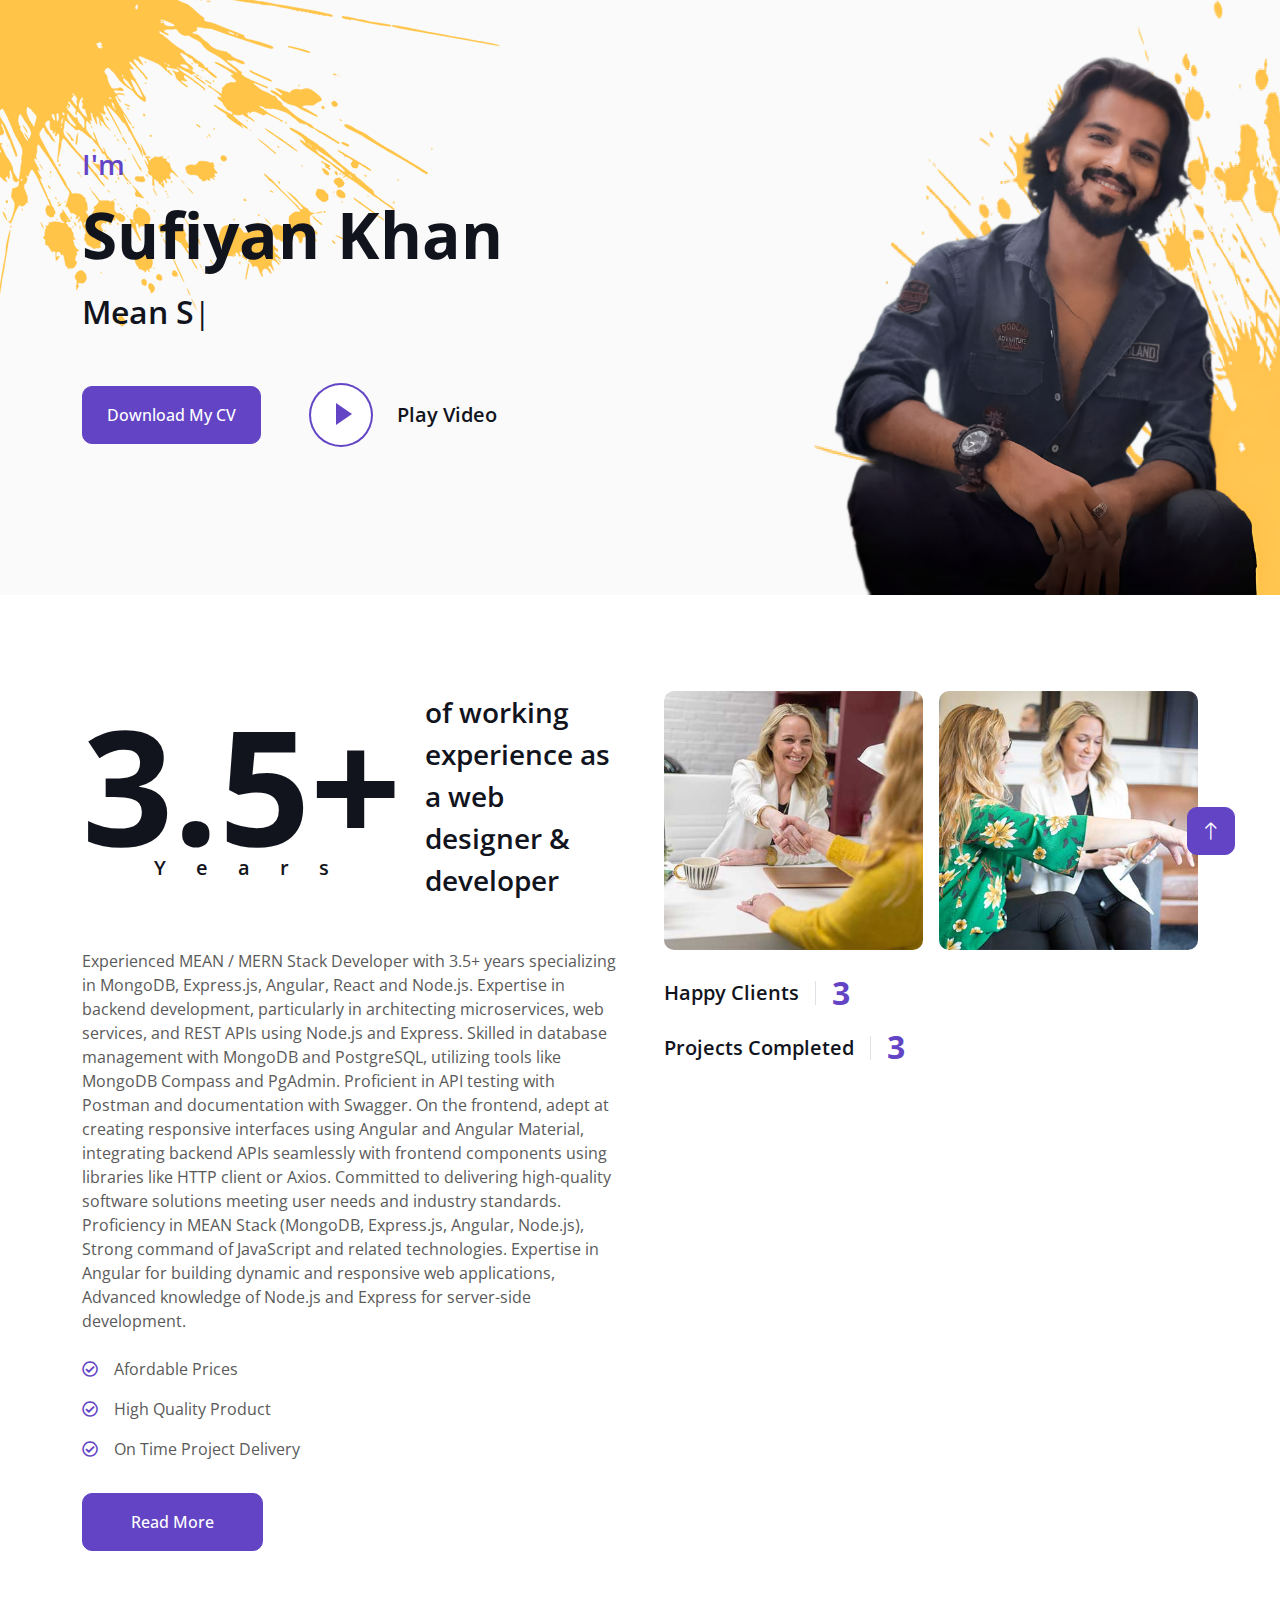
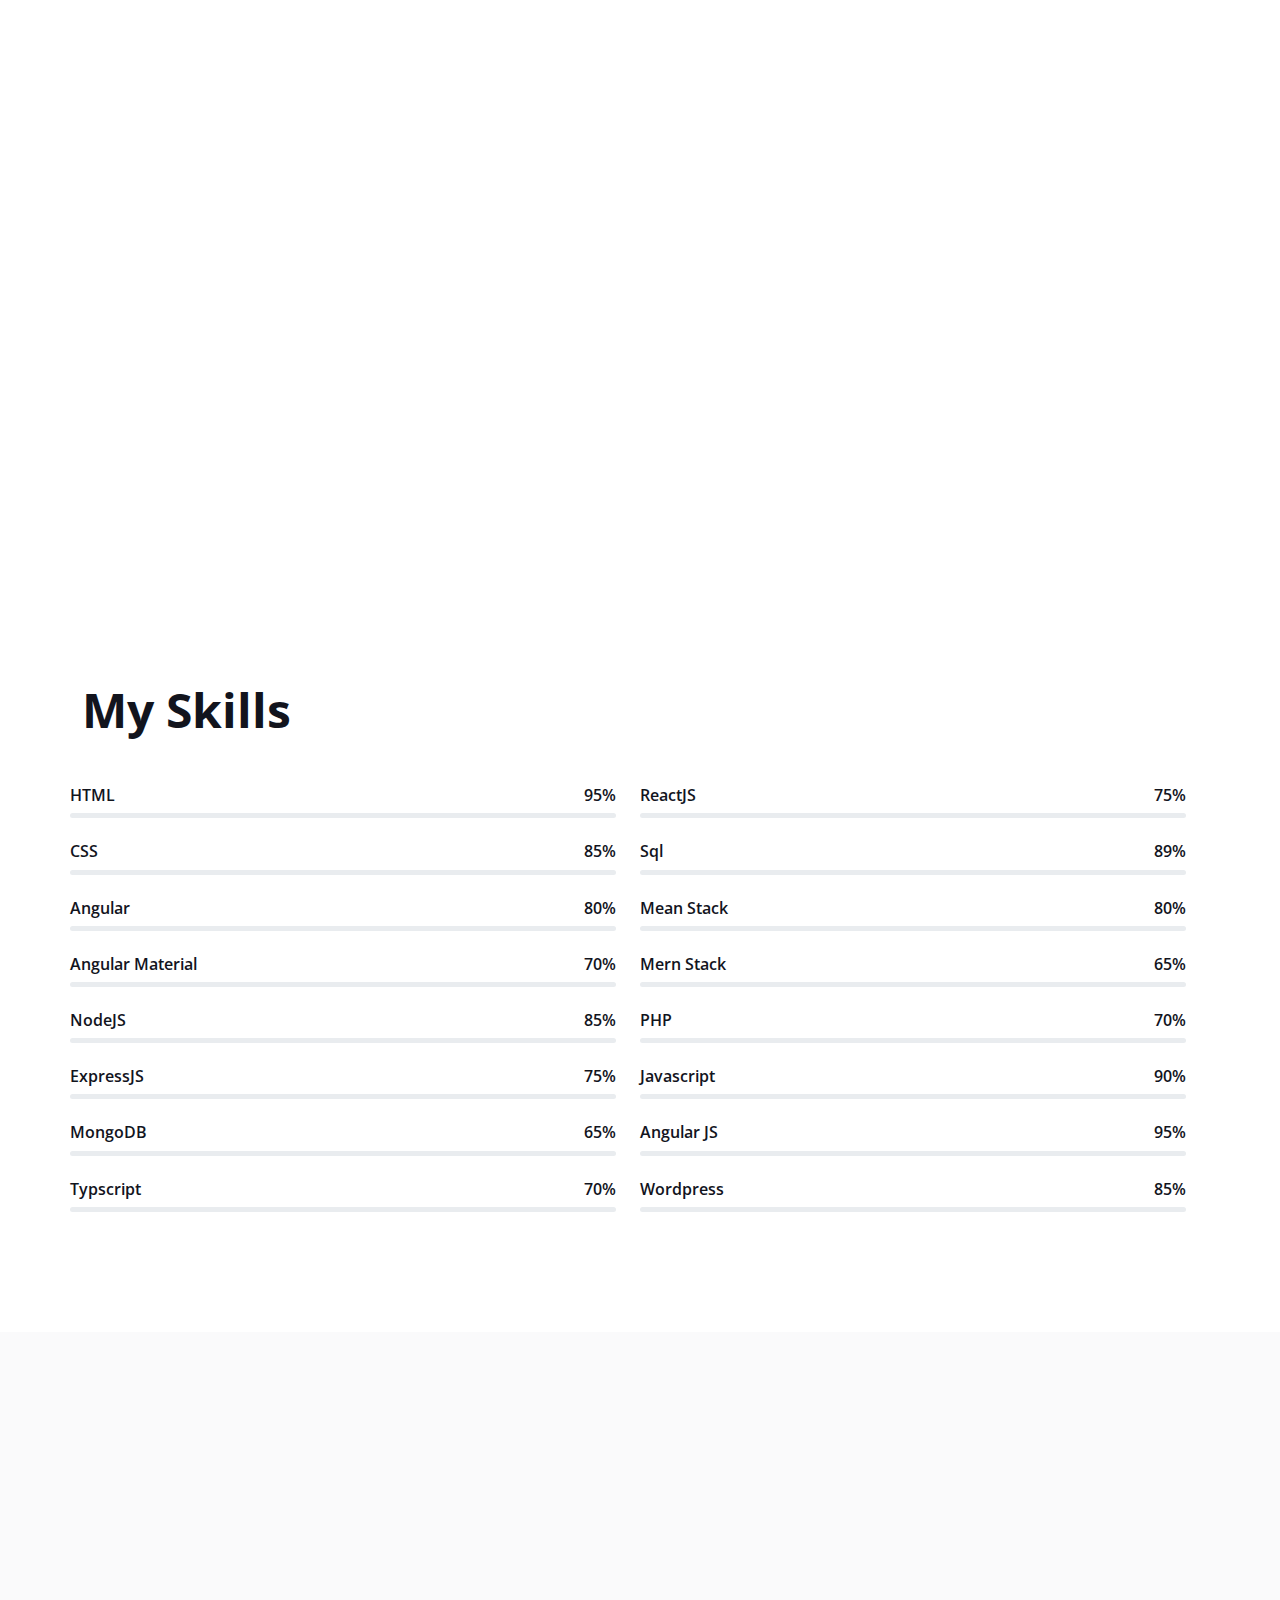
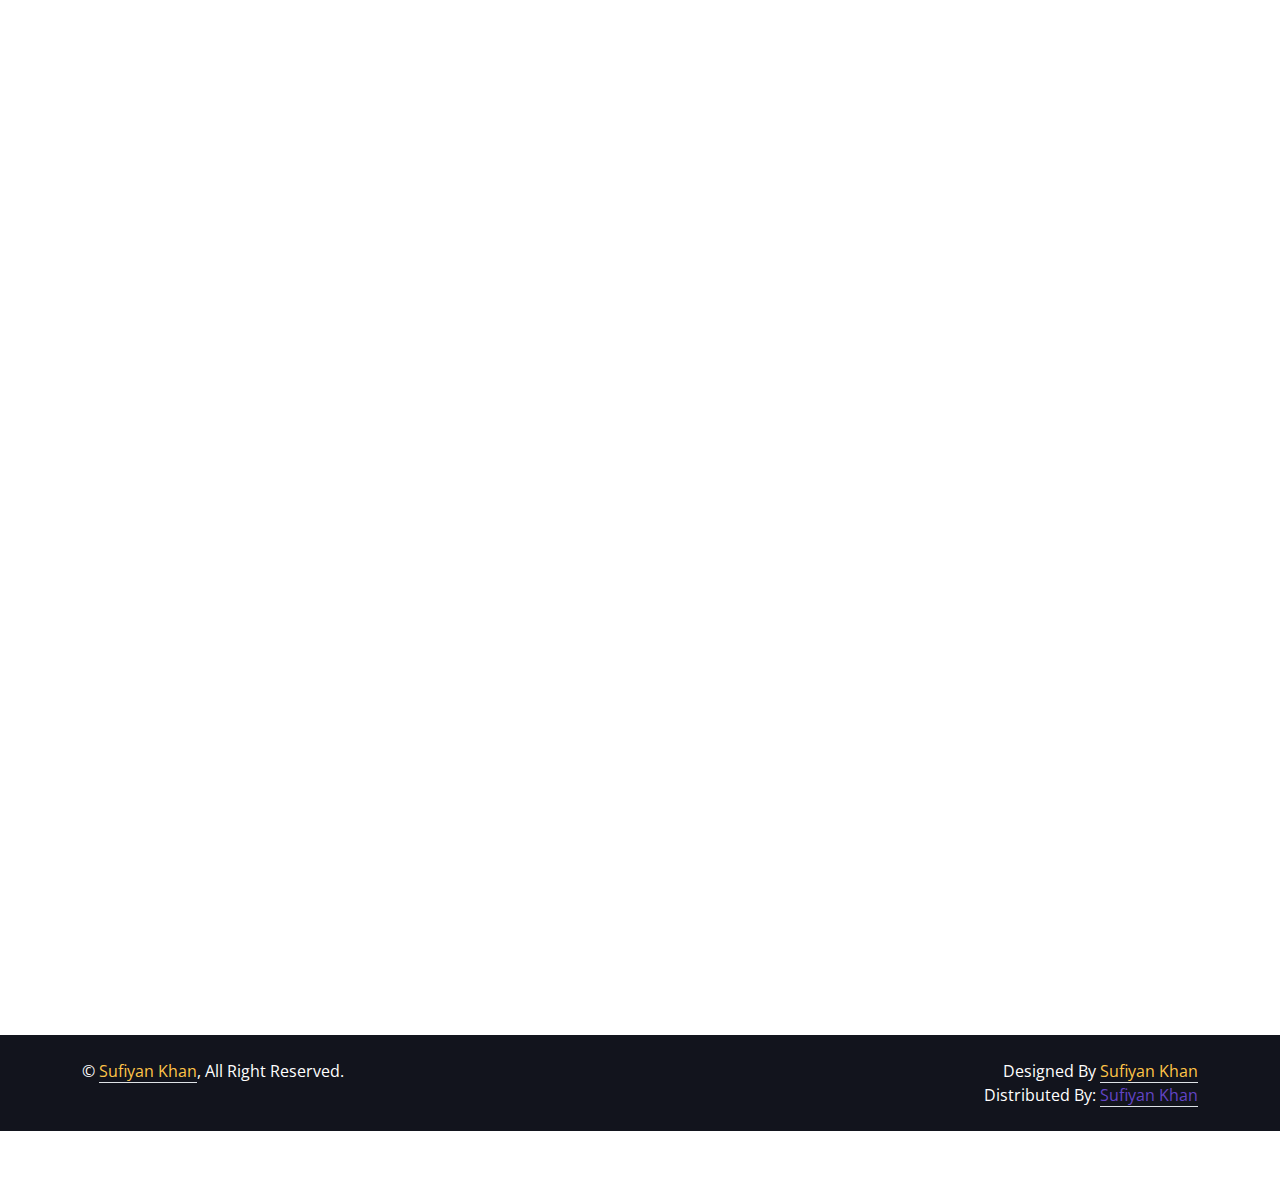
==== docs/portfolio/index.html @ d28ef3a3 "portfolio" ====
<!DOCTYPE html>
<html lang="en">

<head>
    <meta charset="utf-8">
    <title>Sufiyan - Personal Portfolio</title>
    <meta content="width=device-width, initial-scale=1.0" name="viewport">
    <meta content="" name="keywords">
    <meta content="" name="description">

    <!-- Favicon -->
    <link href="img/favicon.ico" rel="icon">
    <link rel="icon" href="img/SK-Logo-by-cikep25-580x386.jpg" type="image/icon type">

    <!-- Google Web Fonts -->
    <link rel="preconnect" href="https://fonts.googleapis.com">
    <link rel="preconnect" href="https://fonts.gstatic.com" crossorigin>
    <link href="https://fonts.googleapis.com/css2?family=Open+Sans:wght@400;500;600;700;800&display=swap" rel="stylesheet"> 

    <!-- Icon Font Stylesheet -->
    <link href="https://cdnjs.cloudflare.com/ajax/libs/font-awesome/5.10.0/css/all.min.css" rel="stylesheet">
    <link href="https://cdn.jsdelivr.net/npm/bootstrap-icons@1.4.1/font/bootstrap-icons.css" rel="stylesheet">

    <!-- Libraries Stylesheet -->
    <link href="lib/animate/animate.min.css" rel="stylesheet">
    <link href="lib/lightbox/css/lightbox.min.css" rel="stylesheet">
    <link href="lib/owlcarousel/assets/owl.carousel.min.css" rel="stylesheet">

    <!-- Customized Bootstrap Stylesheet -->
    <link href="css/bootstrap.min.css" rel="stylesheet">

    <!-- Template Stylesheet -->
    <link href="css/style.css" rel="stylesheet">
</head>

<body data-bs-spy="scroll" data-bs-target=".navbar" data-bs-offset="51">
    <!-- Spinner Start -->
    <div id="spinner" class="show bg-white position-fixed translate-middle w-100 vh-100 top-50 start-50 d-flex align-items-center justify-content-center">
        <div class="spinner-border text-primary" style="width: 3rem; height: 3rem;" role="status">
            <span class="sr-only">Loading...</span>
        </div>
    </div>
    <!-- Spinner End -->


    <!-- Navbar Start -->
    <nav class="navbar navbar-expand-lg bg-white navbar-light fixed-top shadow py-lg-0 px-4 px-lg-5 wow fadeIn" data-wow-delay="0.1s">
        <a href="index.html" class="navbar-brand d-block d-lg-none">
            <h1 class="text-primary fw-bold m-0">SK</h1>
        </a>
        <button type="button" class="navbar-toggler" data-bs-toggle="collapse" data-bs-target="#navbarCollapse">
            <span class="navbar-toggler-icon"></span>
        </button>
        <div class="collapse navbar-collapse justify-content-between py-4 py-lg-0" id="navbarCollapse">
            <div class="navbar-nav ms-auto py-0">
                <a href="#home" class="nav-item nav-link active">Home</a>
                <a href="#about" class="nav-item nav-link">About</a>
                <a href="#skill" class="nav-item nav-link">Skills</a>
                <a href="#service" class="nav-item nav-link">Services</a>
            </div>
            <a href="index.html" class="navbar-brand bg-secondary py-3 px-4 mx-3 d-none d-lg-block">
                <h1 class="text-primary fw-bold m-0">SK</h1>
            </a>
            <div class="navbar-nav me-auto py-0">
                <a href="#project" class="nav-item nav-link">Projects</a>
                <a href="#team" class="nav-item nav-link">Team</a>
                <a href="#testimonial" class="nav-item nav-link">Testimonial</a>
                <a href="#contact" class="nav-item nav-link">Contact</a>
            </div>
        </div>
    </nav>
    <!-- Navbar End -->


    <!-- Header Start -->
    <div class="container-fluid bg-light my-6 mt-0" id="home">
        <div class="container">
            <div class="row g-5 align-items-center ">
                <div class="col-lg-6 py-6 pb-0 pt-lg-0">
                    <h3 class="text-primary mb-3">I'm</h3>
                    <h1 class="display-3 mb-3">Sufiyan Khan</h1>
                    <h2 class="typed-text-output d-inline"></h2>
                    <div class="typed-text d-none">Mean Stack Developer, Mern Stack Developer, NodeJS Developer, Web Designer,Web Developer, FrontEnd And BackEnd Developer</div>
                    <div class="d-flex align-items-center pt-5">
                        <a href="https://app.luminpdf.com/viewer/669e0f0231b818db127405f6" class="btn btn-primary py-3 px-4 me-5">Download My CV</a>
                        <button type="button" class="btn-play" data-bs-toggle="modal"
                            data-src="https://youtube.com/shorts/1SmjYwN16Ys?feature=share" data-bs-target="#videoModal">
                            <span></span>
                        </button>
                        <h5 class="ms-4 mb-0 d-none d-sm-block">Play Video</h5>
                    </div>
                </div>
                <div class="col-lg-6 ">
                    <img class="img-fluid" src="img/newww.png" alt="" style="margin-left: 150px !important;">
                </div>
            </div>
        </div>
    </div>
    <!-- Header End -->


    <!-- Video Modal Start -->
    <div class="modal modal-video fade" id="videoModal" tabindex="-1" aria-labelledby="exampleModalLabel" aria-hidden="true">
        <div class="modal-dialog">
            <div class="modal-content rounded-0">
                <div class="modal-header">
                    <h3 class="modal-title" id="exampleModalLabel">Youtube Video</h3>
                    <button type="button" class="btn-close" data-bs-dismiss="modal" aria-label="Close"></button>
                </div>
                <div class="modal-body">
                    <!-- 16:9 aspect ratio -->
                    <div class="ratio ratio-16x9">
                        <iframe class="embed-responsive-item" src="" id="video" allowfullscreen allowscriptaccess="always"
                            allow="autoplay"></iframe>
                    </div>
                </div>
            </div>
        </div>
    </div>
    <!-- Video Modal End -->


    <!-- About Start -->
    <div class="container-xxl " id="about">
        <div class="container">
            <div class="row g-5">
                <div class="col-lg-6 wow fadeInUp" data-wow-delay="0.1s">
                    <div class="d-flex align-items-center mb-5">
                        <div class="years flex-shrink-0 text-center me-4">
                            <h1 class="display-1 mb-0">3.5+</h1>
                            <h5 class="mb-0">Years</h5>
                        </div>
                        <h3 class="lh-base mb-0">of working experience as a web designer & developer</h3>
                    </div>
                    <p class="mb-4">Experienced MEAN / MERN Stack Developer with 3.5+ years specializing in MongoDB, Express.js, Angular, React and Node.js. Expertise in backend development, particularly in architecting microservices, web services, and REST APIs using Node.js and Express. Skilled in database management with MongoDB and PostgreSQL, utilizing tools like MongoDB Compass and PgAdmin. Proficient in API testing with Postman and documentation with Swagger. On the frontend, adept at creating responsive interfaces using Angular and Angular Material, integrating backend APIs seamlessly with frontend components using libraries like HTTP client or Axios. Committed to delivering high-quality software solutions meeting user needs and industry standards. Proficiency in MEAN Stack (MongoDB, Express.js, Angular, Node.js), Strong command of JavaScript and related technologies. Expertise in Angular for building dynamic and responsive web applications, Advanced knowledge of Node.js and Express for server-side development.</p>
                    <p class="mb-3"><i class="far fa-check-circle text-primary me-3"></i>Afordable Prices</p>
                    <p class="mb-3"><i class="far fa-check-circle text-primary me-3"></i>High Quality Product</p>
                    <p class="mb-3"><i class="far fa-check-circle text-primary me-3"></i>On Time Project Delivery</p>
                    <a class="btn btn-primary py-3 px-5 mt-3" href="">Read More</a>
                </div>
                <div class="col-lg-6 wow fadeInUp" data-wow-delay="0.5s">
                    <div class="row g-3 mb-4">
                        <div class="col-sm-6">
                            <img class="img-fluid rounded" src="img/about-1.jpg" alt="">
                        </div>
                        <div class="col-sm-6">
                            <img class="img-fluid rounded" src="img/about-2.jpg" alt="">
                        </div>
                    </div>
                    <div class="d-flex align-items-center mb-3">
                        <h5 class="border-end pe-3 me-3 mb-0">Happy Clients</h5>
                        <h2 class="text-primary fw-bold mb-0" data-toggle="counter-up">3</h2>
                    </div>
                    
                    <div class="d-flex align-items-center mb-3">
                        <h5 class="border-end pe-3 me-3 mb-0">Projects Completed</h5>
                        <h2 class="text-primary fw-bold mb-0" data-toggle="counter-up">3</h2>
                    </div>
                  
                </div>
            </div>
        </div>
    </div>
    <!-- About End -->


    <!-- Expertise Start -->
    <div class="container-xxl py-6 pb-5" id="skill">
        <div class="container">
            <div class="row g-5">
                <div class="col-lg-6 wow fadeInUp" data-wow-delay="0.1s">
                    <h1 class="display-5 mb-5">Skills & Experience</h1>
                    <p class="mb-4">Developed and maintained robust web applications using the MEAN/MERN stack (MongoDB, Express.js, Angular, Node.js),(MongoDB, Express.js, React, Node.js), ensuring timely project delivery. Implemented RESTful APIs and microservices to enhance application functionality, scalability, and performance. Designed and developed responsive user interfaces using Angular, React, HTML, CSS, and Bootstrap, focusing on usability and accessibility. Integrated Angular Material, React Material UI components to improve UI design and functionality, enhancing user experience. Leveraged Node.js for server-side development, managing backend logic and database operations efficiently. Proficiently utilized MySQL and MongoDB databases for data storage, retrieval, and management. Collaborated closely with cross-functional teams to analyze requirements, troubleshoot issues, and implement effective solutions. Actively participated in code reviews, testing, and debugging processes to maintain high code quality and optimize application performance. Utilized Git and GitHub for version control, ensuring seamless collaboration and efficient code management within the development team.</p>
                  
                </div>
                <div class="col-lg-6 wow fadeInUp" data-wow-delay="0.5s">
                    <ul class="nav nav-pills rounded border border-2 border-primary mb-5">
                        <li class="nav-item w-50">
                            <button class="nav-link w-100 py-3 fs-5 active" data-bs-toggle="pill" href="#tab-1">Experience</button>
                        </li>
                        <li class="nav-item w-50">
                            <button class="nav-link w-100 py-3 fs-5" data-bs-toggle="pill" href="#tab-2">Education</button>
                        </li>
                    </ul>
                    <div class="tab-content">
                        <div id="tab-1" class="tab-pane fade show p-0 active">
                            <div class="row gy-5 gx-4">
                                <div class="col-sm-6">
                                    <h5>UI Designer</h5>
                                    <hr class="text-primary my-2">
                                    <p class="text-primary mb-1">2021 - 2024</p>
                                    <h6 class="mb-0">Apprich Technology</h6>
                                </div>
                               
                                <div class="col-sm-6">
                                    <h5>Web Designer</h5>
                                    <hr class="text-primary my-2">
                                    <p class="text-primary mb-1">2021 - 2024</p>
                                    <h6 class="mb-0">Apprich Technology</h6>
                                </div>
                               

                                <div class="col-sm-6">
                                    <h5>FrontEnd Developer</h5>
                                    <hr class="text-primary my-2">
                                    <p class="text-primary mb-1">2021 - 2024</p>
                                    <h6 class="mb-0">Apprich Technology</h6>
                                </div>

                                <div class="col-sm-6">
                                    <h5>BackEnd Developer</h5>
                                    <hr class="text-primary my-2">
                                    <p class="text-primary mb-1">2021 - 2024</p>
                                    <h6 class="mb-0">Apprich Technology</h6>
                                </div>

                                <div class="col-sm-6">
                                    <h5>MEAN Stack Developer</h5>
                                    <hr class="text-primary my-2">
                                    <p class="text-primary mb-1">2021 - 2024</p>
                                    <h6 class="mb-0">Apprich Technology</h6>
                                </div>

                                <div class="col-sm-6">
                                    <h5>MERN Stack Developer</h5>
                                    <hr class="text-primary my-2">
                                    <p class="text-primary mb-1">2021 - 2024</p>
                                    <h6 class="mb-0">Apprich Technology</h6>
                                </div>


                            </div>
                        </div>
                        <div id="tab-2" class="tab-pane fade show p-0">
                            <div class="row gy-5 gx-4">
                                <div class="col-sm-6">
                                    <h5>B.Tech/B.E.Computers</h5>
                                    <hr class="text-primary my-2">
                                    <p class="text-primary mb-1">2016 - 2020 - Full Time</p>
                                    <h6 class="mb-0">Mahakal Institute of Technology, Ujjain</h6>
                                </div>
                               
                            </div>
                        </div>
                    </div>
                </div>

                <h3 class="mb-4 display-5 mb-5">My Skills</h3>
                <div class="row align-items-center">
                    <div class="col-md-6">
                        <div class="skill mb-4">
                            <div class="d-flex justify-content-between">
                                <h6 class="font-weight-bold">HTML</h6>
                                <h6 class="font-weight-bold">95%</h6>
                            </div>
                            <div class="progress">
                                <div class="progress-bar bg-primary" role="progressbar" aria-valuenow="95" aria-valuemin="0" aria-valuemax="100"></div>
                            </div>
                        </div>
                        <div class="skill mb-4">
                            <div class="d-flex justify-content-between">
                                <h6 class="font-weight-bold">CSS</h6>
                                <h6 class="font-weight-bold">85%</h6>
                            </div>
                            <div class="progress">
                                <div class="progress-bar bg-warning" role="progressbar" aria-valuenow="85" aria-valuemin="0" aria-valuemax="100"></div>
                            </div>
                        </div>

                        <div class="skill mb-4">
                            <div class="d-flex justify-content-between">
                                <h6 class="font-weight-bold">Angular</h6>
                                <h6 class="font-weight-bold">80%</h6>
                            </div>
                            <div class="progress">
                                <div class="progress-bar bg-danger" role="progressbar" aria-valuenow="80" aria-valuemin="0" aria-valuemax="100"></div>
                            </div>
                        </div>


                        <div class="skill mb-4">
                            <div class="d-flex justify-content-between">
                                <h6 class="font-weight-bold">Angular Material</h6>
                                <h6 class="font-weight-bold">70%</h6>
                            </div>
                            <div class="progress">
                                <div class="progress-bar bg-warnig" role="progressbar" aria-valuenow="70" aria-valuemin="0" aria-valuemax="100"></div>
                            </div>
                        </div>



                        <div class="skill mb-4">
                            <div class="d-flex justify-content-between">
                                <h6 class="font-weight-bold">NodeJS</h6>
                                <h6 class="font-weight-bold">85%</h6>
                            </div>
                            <div class="progress">
                                <div class="progress-bar bg-info" role="progressbar" aria-valuenow="85" aria-valuemin="0" aria-valuemax="100"></div>
                            </div>
                        </div>


                        <div class="skill mb-4">
                            <div class="d-flex justify-content-between">
                                <h6 class="font-weight-bold">ExpressJS</h6>
                                <h6 class="font-weight-bold">75%</h6>
                            </div>
                            <div class="progress">
                                <div class="progress-bar bg-dark" role="progressbar" aria-valuenow="75" aria-valuemin="0" aria-valuemax="100"></div>
                            </div>
                        </div>


                        <div class="skill mb-4">
                            <div class="d-flex justify-content-between">
                                <h6 class="font-weight-bold">MongoDB</h6>
                                <h6 class="font-weight-bold">65%</h6>
                            </div>
                            <div class="progress">
                                <div class="progress-bar bg-primary" role="progressbar" aria-valuenow="65" aria-valuemin="0" aria-valuemax="100"></div>
                            </div>
                        </div>

                        <div class="skill mb-4">
                            <div class="d-flex justify-content-between">
                                <h6 class="font-weight-bold">Typscript</h6>
                                <h6 class="font-weight-bold">70%</h6>
                            </div>
                            <div class="progress">
                                <div class="progress-bar bg-info" role="progressbar" aria-valuenow="70" aria-valuemin="0" aria-valuemax="100"></div>
                            </div>
                        </div>


                    </div>
                    <div class="col-md-6">


                        <div class="skill mb-4">
                            <div class="d-flex justify-content-between">
                                <h6 class="font-weight-bold">ReactJS</h6>
                                <h6 class="font-weight-bold">75%</h6>
                            </div>
                            <div class="progress">
                                <div class="progress-bar bg-warning" role="progressbar" aria-valuenow="75" aria-valuemin="0" aria-valuemax="100"></div>
                            </div>
                        </div>


                        <div class="skill mb-4">
                            <div class="d-flex justify-content-between">
                                <h6 class="font-weight-bold">Sql</h6>
                                <h6 class="font-weight-bold">89%</h6>
                            </div>
                            <div class="progress">
                                <div class="progress-bar bg-danger" role="progressbar" aria-valuenow="89" aria-valuemin="0" aria-valuemax="100"></div>
                            </div>
                        </div>

                        <div class="skill mb-4">
                            <div class="d-flex justify-content-between">
                                <h6 class="font-weight-bold">Mean Stack</h6>
                                <h6 class="font-weight-bold">80%</h6>
                            </div>
                            <div class="progress">
                                <div class="progress-bar bg-dark" role="progressbar" aria-valuenow="80" aria-valuemin="0" aria-valuemax="100"></div>
                            </div>
                        </div>


                        <div class="skill mb-4">
                            <div class="d-flex justify-content-between">
                                <h6 class="font-weight-bold">Mern Stack</h6>
                                <h6 class="font-weight-bold">65%</h6>
                            </div>
                            <div class="progress">
                                <div class="progress-bar bg-primary" role="progressbar" aria-valuenow="65" aria-valuemin="0" aria-valuemax="100"></div>
                            </div>
                        </div>

                        <div class="skill mb-4">
                            <div class="d-flex justify-content-between">
                                <h6 class="font-weight-bold">PHP</h6>
                                <h6 class="font-weight-bold">70%</h6>
                            </div>
                            <div class="progress">
                                <div class="progress-bar bg-primary" role="progressbar" aria-valuenow="90" aria-valuemin="0" aria-valuemax="100"></div>
                            </div>
                        </div>

                        <div class="skill mb-4">
                            <div class="d-flex justify-content-between">
                                <h6 class="font-weight-bold">Javascript</h6>
                                <h6 class="font-weight-bold">90%</h6>
                            </div>
                            <div class="progress">
                                <div class="progress-bar bg-danger" role="progressbar" aria-valuenow="90" aria-valuemin="0" aria-valuemax="100"></div>
                            </div>
                        </div>
                        <div class="skill mb-4">
                            <div class="d-flex justify-content-between">
                                <h6 class="font-weight-bold">Angular JS</h6>
                                <h6 class="font-weight-bold">95%</h6>
                            </div>
                            <div class="progress">
                                <div class="progress-bar bg-dark" role="progressbar" aria-valuenow="95" aria-valuemin="0" aria-valuemax="100"></div>
                            </div>
                        </div>
                        <div class="skill mb-4">
                            <div class="d-flex justify-content-between">
                                <h6 class="font-weight-bold">Wordpress</h6>
                                <h6 class="font-weight-bold">85%</h6>
                            </div>
                            <div class="progress">
                                <div class="progress-bar bg-info" role="progressbar" aria-valuenow="85" aria-valuemin="0" aria-valuemax="100"></div>
                            </div>
                        </div>
                    </div>
                </div>




            </div>
        </div>
    </div>
    <!-- Expertise End -->


    <!-- Service Start -->
    <div class="container-fluid bg-light my-5 py-6" id="service">
        <div class="container">
            <div class="row g-5 mb-5 wow fadeInUp" data-wow-delay="0.1s">
                <div class="col-lg-6">
                    <h1 class="display-5 mb-0">My Services</h1>
                </div>
                <div class="col-lg-6 text-lg-end">
                    <a class="btn btn-primary py-3 px-5" href="">Hire Me</a>
                </div>
            </div>
            <div class="row g-4">
                <div class="col-lg-6 wow fadeInUp" data-wow-delay="0.1s">
                    <div class="service-item d-flex flex-column flex-sm-row bg-white rounded h-100 p-4 p-lg-5">
                        <div class="bg-icon flex-shrink-0 mb-3">
                            <i class="fa fa-crop-alt fa-2x text-dark"></i>
                        </div>
                        <div class="ms-sm-4">
                            <h4 class="mb-3">Creative Design</h4>
                            <h6 class="mb-3">Start from <span class="text-primary">$199</span></h6>
                            <span>Stet lorem dolor diam amet vero eos. No stet est diam amet diam ipsum. Clita dolor duo clita sit sed sit dolor eos.</span>
                        </div>
                    </div>
                </div>
                <div class="col-lg-6 wow fadeInUp" data-wow-delay="0.3s">
                    <div class="service-item d-flex flex-column flex-sm-row bg-white rounded h-100 p-4 p-lg-5">
                        <div class="bg-icon flex-shrink-0 mb-3">
                            <i class="fa fa-code-branch fa-2x text-dark"></i>
                        </div>
                        <div class="ms-sm-4">
                            <h4 class="mb-3">Graphic Design</h4>
                            <h6 class="mb-3">Start from <span class="text-primary">$199</span></h6>
                            <span>Stet lorem dolor diam amet vero eos. No stet est diam amet diam ipsum. Clita dolor duo clita sit sed sit dolor eos.</span>
                        </div>
                    </div>
                </div>
                <div class="col-lg-6 wow fadeInUp" data-wow-delay="0.1s">
                    <div class="service-item d-flex flex-column flex-sm-row bg-white rounded h-100 p-4 p-lg-5">
                        <div class="bg-icon flex-shrink-0 mb-3">
                            <i class="fa fa-code fa-2x text-dark"></i>
                        </div>
                        <div class="ms-sm-4">
                            <h4 class="mb-3">Web Design</h4>
                            <h6 class="mb-3">Start from <span class="text-primary">$199</span></h6>
                            <span>Stet lorem dolor diam amet vero eos. No stet est diam amet diam ipsum. Clita dolor duo clita sit sed sit dolor eos.</span>
                        </div>
                    </div>
                </div>
                <div class="col-lg-6 wow fadeInUp" data-wow-delay="0.3s">
                    <div class="service-item d-flex flex-column flex-sm-row bg-white rounded h-100 p-4 p-lg-5">
                        <div class="bg-icon flex-shrink-0 mb-3">
                            <i class="fa fa-laptop-code fa-2x text-dark"></i>
                        </div>
                        <div class="ms-sm-4">
                            <h4 class="mb-3">UI/UX Design</h4>
                            <h6 class="mb-3">Start from <span class="text-primary">$199</span></h6>
                            <span>Stet lorem dolor diam amet vero eos. No stet est diam amet diam ipsum. Clita dolor duo clita sit sed sit dolor eos.</span>
                        </div>
                    </div>
                </div>
            </div>
        </div>
    </div>
    <!-- Service End -->


    <!-- Projects Start -->
    <div class="container-xxl py-6 pt-5" id="project">
        <div class="container">
            <div class="row g-5 mb-5 align-items-center wow fadeInUp" data-wow-delay="0.1s">
                <div class="col-lg-6">
                    <h1 class="display-5 mb-0">My Projects</h1>
                </div>
                <div class="col-lg-6 text-lg-end">
                    <ul class="list-inline mx-n3 mb-0" id="portfolio-flters">
                        <li class="mx-3 active" data-filter="*">All Projects</li>
                        <li class="mx-3" data-filter=".first">UI/UX Design</li>
                        <li class="mx-3" data-filter=".second">Graphic Design</li>
                    </ul>
                </div>
            </div>
            <div class="row g-4 portfolio-container wow fadeInUp" data-wow-delay="0.1s">
                <div class="col-lg-4 col-md-6 portfolio-item first">
                    <div class="portfolio-img rounded overflow-hidden">
                        <img class="img-fluid" src="img/project-1.jpg" alt="">
                        <div class="portfolio-btn">
                            <a class="btn btn-lg-square btn-outline-secondary border-2 mx-1" href="img/project-1.jpg" data-lightbox="portfolio"><i class="fa fa-eye"></i></a>
                            <a class="btn btn-lg-square btn-outline-secondary border-2 mx-1" href=""><i class="fa fa-link"></i></a>
                        </div>
                    </div>
                </div>
                <div class="col-lg-4 col-md-6 portfolio-item second">
                    <div class="portfolio-img rounded overflow-hidden">
                        <img class="img-fluid" src="img/project-2.jpg" alt="">
                        <div class="portfolio-btn">
                            <a class="btn btn-lg-square btn-outline-secondary border-2 mx-1" href="img/project-2.jpg" data-lightbox="portfolio"><i class="fa fa-eye"></i></a>
                            <a class="btn btn-lg-square btn-outline-secondary border-2 mx-1" href=""><i class="fa fa-link"></i></a>
                        </div>
                    </div>
                </div>
                <div class="col-lg-4 col-md-6 portfolio-item first">
                    <div class="portfolio-img rounded overflow-hidden">
                        <img class="img-fluid" src="img/project-3.jpg" alt="">
                        <div class="portfolio-btn">
                            <a class="btn btn-lg-square btn-outline-secondary border-2 mx-1" href="img/project-3.jpg" data-lightbox="portfolio"><i class="fa fa-eye"></i></a>
                            <a class="btn btn-lg-square btn-outline-secondary border-2 mx-1" href=""><i class="fa fa-link"></i></a>
                        </div>
                    </div>
                </div>
                <div class="col-lg-4 col-md-6 portfolio-item second">
                    <div class="portfolio-img rounded overflow-hidden">
                        <img class="img-fluid" src="img/project-4.jpg" alt="">
                        <div class="portfolio-btn">
                            <a class="btn btn-lg-square btn-outline-secondary border-2 mx-1" href="img/project-4.jpg" data-lightbox="portfolio"><i class="fa fa-eye"></i></a>
                            <a class="btn btn-lg-square btn-outline-secondary border-2 mx-1" href=""><i class="fa fa-link"></i></a>
                        </div>
                    </div>
                </div>
                <div class="col-lg-4 col-md-6 portfolio-item first">
                    <div class="portfolio-img rounded overflow-hidden">
                        <img class="img-fluid" src="img/project-5.jpg" alt="">
                        <div class="portfolio-btn">
                            <a class="btn btn-lg-square btn-outline-secondary border-2 mx-1" href="img/project-5.jpg" data-lightbox="portfolio"><i class="fa fa-eye"></i></a>
                            <a class="btn btn-lg-square btn-outline-secondary border-2 mx-1" href=""><i class="fa fa-link"></i></a>
                        </div>
                    </div>
                </div>
                <div class="col-lg-4 col-md-6 portfolio-item second">
                    <div class="portfolio-img rounded overflow-hidden">
                        <img class="img-fluid" src="img/project-6.jpg" alt="">
                        <div class="portfolio-btn">
                            <a class="btn btn-lg-square btn-outline-secondary border-2 mx-1" href="img/project-6.jpg" data-lightbox="portfolio"><i class="fa fa-eye"></i></a>
                            <a class="btn btn-lg-square btn-outline-secondary border-2 mx-1" href=""><i class="fa fa-link"></i></a>
                        </div>
                    </div>
                </div>
            </div>
        </div>
    </div>
    <!-- Projects End -->


    <!-- Team Start -->
    <div class="container-xxl py-6 pb-5" id="team">
        <div class="container">
            <div class="row g-5 mb-5 wow fadeInUp" data-wow-delay="0.1s">
                <div class="col-lg-6">
                    <h1 class="display-5 mb-0">Team Members</h1>
                </div>
                <div class="col-lg-6 text-lg-end">
                    <a class="btn btn-primary py-3 px-5" href="">Contact Us</a>
                </div>
            </div>
            <div class="row g-4">
                <div class="col-lg-4 col-md-6 wow fadeInUp" data-wow-delay="0.1s">
                    <div class="team-item position-relative">
                        <img class="img-fluid rounded" src="img/team-1.jpg" alt="">
                        <div class="team-text bg-white rounded-end p-4">
                            <div>
                                <h5>Full Name</h5>
                                <span>Designer</span>
                            </div>
                            <i class="fa fa-arrow-right fa-2x text-primary"></i>
                        </div>
                    </div>
                </div>
                <div class="col-lg-4 col-md-6 wow fadeInUp" data-wow-delay="0.3s">
                    <div class="team-item position-relative">
                        <img class="img-fluid rounded" src="img/team-2.jpg" alt="">
                        <div class="team-text bg-white rounded-end p-4">
                            <div>
                                <h5>Full Name</h5>
                                <span>Designer</span>
                            </div>
                            <i class="fa fa-arrow-right fa-2x text-primary"></i>
                        </div>
                    </div>
                </div>
                <div class="col-lg-4 col-md-6 wow fadeInUp" data-wow-delay="0.5s">
                    <div class="team-item position-relative">
                        <img class="img-fluid rounded" src="img/team-3.jpg" alt="">
                        <div class="team-text bg-white rounded-end p-4">
                            <div>
                                <h5>Full Name</h5>
                                <span>Designer</span>
                            </div>
                            <i class="fa fa-arrow-right fa-2x text-primary"></i>
                        </div>
                    </div>
                </div>
            </div>
        </div>
    </div>
    <!-- Team End -->


    <!-- Testimonial Start -->
    <div class="container-fluid bg-light py-5 my-5" id="testimonial">
        <div class="container-fluid py-5">
            <h1 class="display-5 text-center mb-5 wow fadeInUp" data-wow-delay="0.1s">Testimonial</h1>
            <div class="row justify-content-center">
                <div class="col-lg-3 d-none d-lg-block">
                    <div class="testimonial-left h-100">
                        <img class="img-fluid wow fadeIn" data-wow-delay="0.1s" src="img/testimonial-1.jpg" alt="">
                        <img class="img-fluid wow fadeIn" data-wow-delay="0.3s" src="img/testimonial-2.jpg" alt="">
                        <img class="img-fluid wow fadeIn" data-wow-delay="0.5s" src="img/testimonial-3.jpg" alt="">
                    </div>
                </div>
                <div class="col-lg-6 wow fadeInUp" data-wow-delay="0.5s">
                    <div class="owl-carousel testimonial-carousel">
                        <div class="testimonial-item text-center">
                            <div class="position-relative mb-5">
                                <img class="img-fluid rounded-circle border border-secondary p-2 mx-auto" src="img/testimonial-1.jpg" alt="">
                                <div class="testimonial-icon">
                                    <i class="fa fa-quote-left text-primary"></i>
                                </div>
                            </div>
                            <p class="fs-5 fst-italic">Dolores sed duo clita tempor justo dolor et stet lorem kasd labore dolore lorem ipsum. At lorem lorem magna ut et, nonumy et labore et tempor diam tempor erat.</p>
                            <hr class="w-25 mx-auto">
                            <h5>Client Name</h5>
                            <span>Profession</span>
                        </div>
                        <div class="testimonial-item text-center">
                            <div class="position-relative mb-5">
                                <img class="img-fluid rounded-circle border border-secondary p-2 mx-auto" src="img/testimonial-2.jpg" alt="">
                                <div class="testimonial-icon">
                                    <i class="fa fa-quote-left text-primary"></i>
                                </div>
                            </div>
                            <p class="fs-5 fst-italic">Dolores sed duo clita tempor justo dolor et stet lorem kasd labore dolore lorem ipsum. At lorem lorem magna ut et, nonumy et labore et tempor diam tempor erat.</p>
                            <hr class="w-25 mx-auto">
                            <h5>Client Name</h5>
                            <span>Profession</span>
                        </div>
                        <div class="testimonial-item text-center">
                            <div class="position-relative mb-5">
                                <img class="img-fluid rounded-circle border border-secondary p-2 mx-auto" src="img/testimonial-3.jpg" alt="">
                                <div class="testimonial-icon">
                                    <i class="fa fa-quote-left text-primary"></i>
                                </div>
                            </div>
                            <p class="fs-5 fst-italic">Dolores sed duo clita tempor justo dolor et stet lorem kasd labore dolore lorem ipsum. At lorem lorem magna ut et, nonumy et labore et tempor diam tempor erat.</p>
                            <hr class="w-25 mx-auto">
                            <h5>Client Name</h5>
                            <span>Profession</span>
                        </div>
                    </div>
                </div>
                <div class="col-lg-3 d-none d-lg-block">
                    <div class="testimonial-right h-100">
                        <img class="img-fluid wow fadeIn" data-wow-delay="0.1s" src="img/testimonial-1.jpg" alt="">
                        <img class="img-fluid wow fadeIn" data-wow-delay="0.3s" src="img/testimonial-2.jpg" alt="">
                        <img class="img-fluid wow fadeIn" data-wow-delay="0.5s" src="img/testimonial-3.jpg" alt="">
                    </div>
                </div>
            </div>
        </div>
    </div>
    <!-- Testimonial End -->


    <!-- Contact Start -->
    <div class="container-xxl pb-5" id="contact">
        <div class="container py-5">
            <div class="row g-5 mb-5 wow fadeInUp" data-wow-delay="0.1s">
                <div class="col-lg-6">
                    <h1 class="display-5 mb-0">Let's Work Together</h1>
                </div>
                <div class="col-lg-6 text-lg-end">
                    <a class="btn btn-primary py-3 px-5" href="">Say Hello</a>
                </div>
            </div>
            <div class="row g-5">
                <div class="col-lg-5 col-md-6 wow fadeInUp" data-wow-delay="0.1s">
                    <p class="mb-2">My office:</p>
                    <h3 class="fw-bold">55, Freeganj Ujjain (M.P) INDIA</h3>
                    <hr class="w-100">
                    <p class="mb-2">Call me:</p>
                    <h3 class="fw-bold">+91-9993717359</h3>
                    <hr class="w-100">
                    <p class="mb-2">Mail me:</p>
                    <h3 class="fw-bold">sufiyaan.s2024@gmail.com</h3>
                    <hr class="w-100">
                    <p class="mb-2">Follow me:</p>
                    <div class="d-flex pt-2">
                        <a class="btn btn-square btn-primary me-2" href="https://twitter.com/sufiisarkaar"><i class="fab fa-twitter"></i></a>
                        <a class="btn btn-square btn-primary me-2" href="https://www.facebook.com/SuFii.SarKaar/"><i class="fab fa-facebook-f"></i></a>
                        <a class="btn btn-square btn-primary me-2" href="https://instagram.com/sufii_sarkaar"><i class="fab fa-instagram"></i></a>
                        <a class="btn btn-square btn-primary me-2" href="https://linkedin.com/in/sufiyaankhan"><i class="fab fa-linkedin-in"></i></a>
                    </div>
                </div>
                <div class="col-lg-7 col-md-6 wow fadeInUp" data-wow-delay="0.5s">
                    <p class="mb-4"> This Contact Form is currenctly inactive.</p>
                    <form>
                        <div class="row g-3">
                            <div class="col-md-6">
                                <div class="form-floating">
                                    <input type="text" class="form-control" id="name" placeholder="Your Name">
                                    <label for="name">Your Name</label>
                                </div>
                            </div>
                            <div class="col-md-6">
                                <div class="form-floating">
                                    <input type="email" class="form-control" id="email" placeholder="Your Email">
                                    <label for="email">Your Email</label>
                                </div>
                            </div>
                            <div class="col-12">
                                <div class="form-floating">
                                    <input type="text" class="form-control" id="subject" placeholder="Subject">
                                    <label for="subject">Subject</label>
                                </div>
                            </div>
                            <div class="col-12">
                                <div class="form-floating">
                                    <textarea class="form-control" placeholder="Leave a message here" id="message" style="height: 100px"></textarea>
                                    <label for="message">Message</label>
                                </div>
                            </div>
                            <div class="col-12">
                                <button class="btn btn-primary py-3 px-5" type="submit">Send Message</button>
                            </div>
                        </div>
                    </form>
                </div>
            </div>
        </div>
    </div>
    <!-- Contact End -->


    <!-- Map Start -->
    <div class="container-xxl pt-5 px-0 wow fadeInUp" data-wow-delay="0.1s">
        <div class="container-xxl pt-5 px-0">
            <div class="bg-dark">
                <iframe
                src="https://www.google.com/maps/embed?pb=!1m17!1m12!1m3!1d3667.7444387213372!2d75.7888841744526!3d23.179525710454353!2m3!1f0!2f0!3f0!3m2!1i1024!2i768!4f13.1!3m2!1m1!2zMjPCsDEwJzQ2LjMiTiA3NcKwNDcnMjkuMyJF!5e0!3m2!1sen!2sin!4v1691999395207!5m2!1sen!2sin"
                frameborder="0" style="width: 100%; height: 450px; border:0;" allowfullscreen="" aria-hidden="false"
                tabindex="0"></iframe>
            </div>
        </div>
    </div>
    <!-- Map End -->


    <!-- Copyright Start -->
    <div class="container-fluid bg-dark text-white py-4">
            <div class="container">
                <div class="row">
                    <div class="col-md-6 text-center text-md-start mb-3 mb-md-0">
                        &copy; <a class="border-bottom text-secondary" href="#">Sufiyan Khan</a>, All Right Reserved.
                    </div>
                    <div class="col-md-6 text-center text-md-end">
                        <!--/*** This template is free as long as you keep the footer author’s credit link/attribution link/backlink. If you'd like to use the template without the footer author’s credit link/attribution link/backlink, you can purchase the Credit Removal License from "https://htmlcodex.com/credit-removal". Thank you for your support. ***/-->
                        Designed By <a class="border-bottom text-secondary" href="https://instagram.com/sufii_sarkaar">Sufiyan Khan</a>
                        <br>Distributed By: <a class="border-bottom" href="https://instagram.com/sufii_sarkaar" target="_blank">Sufiyan Khan</a>
                    </div>
                </div>
            </div>
        </div>
    </div>
    <!-- Copyright End -->


    <!-- Back to Top -->
    <a href="#" class="btn btn-lg btn-primary btn-lg-square back-to-top"><i class="bi bi-arrow-up"></i></a>


    <!-- JavaScript Libraries -->
    <script src="https://code.jquery.com/jquery-3.4.1.min.js"></script>
    <script src="https://cdn.jsdelivr.net/npm/bootstrap@5.0.0/dist/js/bootstrap.bundle.min.js"></script>
    <script src="lib/wow/wow.min.js"></script>
    <script src="lib/easing/easing.min.js"></script>
    <script src="lib/waypoints/waypoints.min.js"></script>
    <script src="lib/typed/typed.min.js"></script>
    <script src="lib/counterup/counterup.min.js"></script>
    <script src="lib/owlcarousel/owl.carousel.min.js"></script>
    <script src="lib/isotope/isotope.pkgd.min.js"></script>
    <script src="lib/lightbox/js/lightbox.min.js"></script>

    <!-- Template Javascript -->
    <script src="js/main.js"></script>
</body>

</html>
---- docs/portfolio/css/style.css ----
/********** Template CSS **********/
:root {
    --primary: #6244C5;
    --secondary: #FFC448;
    --light: #FAFAFB;
    --dark: #12141D;
}

.back-to-top {
    position: fixed;
    display: none;
    right: 45px;
    bottom: 45px;
    z-index: 99;
}

.my-6 {
    margin-top: 6rem;
    margin-bottom: 6rem;
}

.py-6 {
    padding-top: 6rem;
    padding-bottom: 6rem;
}


/*** Spinner ***/
#spinner {
    opacity: 0;
    visibility: hidden;
    transition: opacity .5s ease-out, visibility 0s linear .5s;
    z-index: 99999;
}

#spinner.show {
    transition: opacity .5s ease-out, visibility 0s linear 0s;
    visibility: visible;
    opacity: 1;
}


/*** Button ***/
.btn {
    font-weight: 500;
    transition: .5s;
}

.btn.btn-primary,
.btn.btn-secondary {
    color: #FFFFFF;
}

.btn-square {
    width: 38px;
    height: 38px;
}

.btn-sm-square {
    width: 32px;
    height: 32px;
}

.btn-lg-square {
    width: 48px;
    height: 48px;
}

.btn-square,
.btn-sm-square,
.btn-lg-square {
    padding: 0;
    display: flex;
    align-items: center;
    justify-content: center;
    font-weight: normal;
}


/*** Navbar ***/
.navbar.fixed-top {
    display: none;
    transition: .5s;
}

.navbar .navbar-nav .nav-link {
    padding: 20px 15px;
    color: var(--dark);
    font-size: 18px;
    font-weight: 600;
    outline: none;
}

.navbar .navbar-nav .nav-link:hover,
.navbar .navbar-nav .nav-link.active {
    color: var(--primary);
}

@media (max-width: 991.98px) {
    .navbar .navbar-nav .nav-link  {
        padding: 10px 0;
    }
}


/*** Header ***/
#home {
    margin-bottom: 6rem;
    background: url(../img/bg-header.png) left top no-repeat;
}

.typed-cursor {
    font-size: 30px;
    color: var(--dark);
}

.btn-play {
    position: relative;
    display: block;
    box-sizing: content-box;
    width: 16px;
    height: 26px;
    border-radius: 100%;
    border: none;
    outline: none !important;
    padding: 18px 20px 20px 28px;
    background: var(--primary);
}

.btn-play:before {
    content: "";
    position: absolute;
    z-index: 0;
    left: 50%;
    top: 50%;
    transform: translateX(-50%) translateY(-50%);
    display: block;
    width: 60px;
    height: 60px;
    background: var(--primary);
    border-radius: 100%;
    animation: pulse-border 1500ms ease-out infinite;
}

.btn-play:after {
    content: "";
    position: absolute;
    z-index: 1;
    left: 50%;
    top: 50%;
    transform: translateX(-50%) translateY(-50%);
    display: block;
    width: 60px;
    height: 60px;
    background: #FFFFFF;
    border-radius: 100%;
    transition: all 200ms;
}

.btn-play span {
    display: block;
    position: relative;
    z-index: 3;
    width: 0;
    height: 0;
    left: -1px;
    border-left: 16px solid var(--primary);
    border-top: 11px solid transparent;
    border-bottom: 11px solid transparent;
}

@keyframes pulse-border {
    0% {
        transform: translateX(-50%) translateY(-50%) translateZ(0) scale(1);
        opacity: 1;
    }

    100% {
        transform: translateX(-50%) translateY(-50%) translateZ(0) scale(2);
        opacity: 0;
    }
}

.modal-video .modal-dialog {
    position: relative;
    max-width: 800px;
    margin: 60px auto 0 auto;
}

.modal-video .modal-body {
    position: relative;
    padding: 0px;
}

.modal-video .close {
    position: absolute;
    width: 30px;
    height: 30px;
    right: 0px;
    top: -30px;
    z-index: 999;
    font-size: 30px;
    font-weight: normal;
    color: #FFFFFF;
    background: #000000;
    opacity: 1;
}


/*** About ***/
#about .years .display-1 {
    font-size: 10rem;
    line-height: 9rem;
}

#about .years h5 {
    letter-spacing: 30px;
    margin-right: -30px;
}


/*** Skills ***/
#skill .progress {
    height: 5px;
    border-radius: 5px;
}

#skill .progress .progress-bar {
    width: 0px;
    border-radius: 5px;
    transition: 3s;
}

#skill .nav-pills .nav-link {
    color: var(--dark);
}

#skill .nav-pills .nav-link.active {
    color: #FFFFFF;
}

#skill .tab-content hr {
    width: 30px;
}


/*** Service ***/
.service-item .bg-icon {
    width: 100px;
    height: 100px;
    display: flex;
    align-items: center;
    justify-content: center;
    background: url(../img/bg-icon.png) center center no-repeat;
    background-size: cover;
}


/*** Project Portfolio ***/
#portfolio-flters li {
    display: inline-block;
    font-weight: 500;
    color: var(--dark);
    cursor: pointer;
    transition: .5s;
    border-bottom: 2px solid transparent;
}

#portfolio-flters li:hover,
#portfolio-flters li.active {
    color: var(--primary);
    border-color: var(--primary);
}

.portfolio-img {
    position: relative;
}

.portfolio-btn {
    position: absolute;
    width: 100%;
    height: 100%;
    top: 0;
    left: 0;
    background: rgba(98, 68, 197, .9);
    display: flex;
    align-items: flex-end;
    justify-content: flex-start;
    padding: 30px;
    padding-bottom: 100px !important;
    opacity: 0;
    transition: .5s;
}

.portfolio-item:hover .portfolio-btn {
    opacity: 1;
    padding-bottom: 30px !important;
}


/*** Team ***/
.team-item img {
    transition: .5s;
}

.team-item:hover img {
    opacity: .7;
}

.team-item .team-text {
    position: absolute;
    left: 0;
    right: 60px;
    bottom: 30px;
    display: flex;
    align-items: center;
    justify-content: space-between;
    opacity: 0;
    transition: .5s;
}

.team-item:hover .team-text {
    right: 30px;
    opacity: 1;
}

.team-item .team-text div {
    transition: .5s;
}

.team-item:hover .team-text div {
    margin-left: 30px;
}


/*** Testimonial ***/
.testimonial-left,
.testimonial-right {
    position: relative;
}

.testimonial-left img,
.testimonial-right img {
    position: absolute;
    padding: 5px;
    border: 1px solid var(--secondary);
    border-radius: 70px;
}

.testimonial-left img:nth-child(1),
.testimonial-right img:nth-child(3) {
    width: 70px;
    height: 70px;
    top: 10%;
    left: 50%;
    transform: translateX(-50%);
}

.testimonial-left img:nth-child(2),
.testimonial-right img:nth-child(2) {
    width: 60px;
    height: 60px;
    top: 50%;
    left: 10%;
    transform: translateY(-50%);
}

.testimonial-left img:nth-child(3),
.testimonial-right img:nth-child(1) {
    width: 50px;
    height: 50px;
    bottom: 10%;
    right: 10%;
}

.testimonial-carousel .owl-item img {
    width: 120px;
    height: 120px;
}

.testimonial-carousel .testimonial-icon {
    position: absolute;
    width: 40px;
    height: 40px;
    left: 50%;
    bottom: -15px;
    transform: translateX(-50%);
    display: flex;
    align-items: center;
    justify-content: center;
    background: #FFFFFF;
    border: 1px solid var(--secondary);
    border-radius: 60px;
}

.testimonial-carousel .owl-dots {
    height: 40px;
    margin-top: 25px;
    display: flex;
    align-items: center;
    justify-content: center;
}

.testimonial-carousel .owl-dot {
    position: relative;
    display: inline-block;
    margin: 0 5px;
    width: 30px;
    height: 30px;
    background: #FFFFFF;
    border: 2px solid var(--secondary);
    border-radius: 30px;
    transition: .5s;
}

.testimonial-carousel .owl-dot::after {
    position: absolute;
    content: "";
    width: 16px;
    height: 16px;
    top: 5px;
    left: 5px;
    border-radius: 16px;
    background: var(--secondary);
    transition: .5s;
}

.testimonial-carousel .owl-dot.active::after {
    background: var(--primary);
}
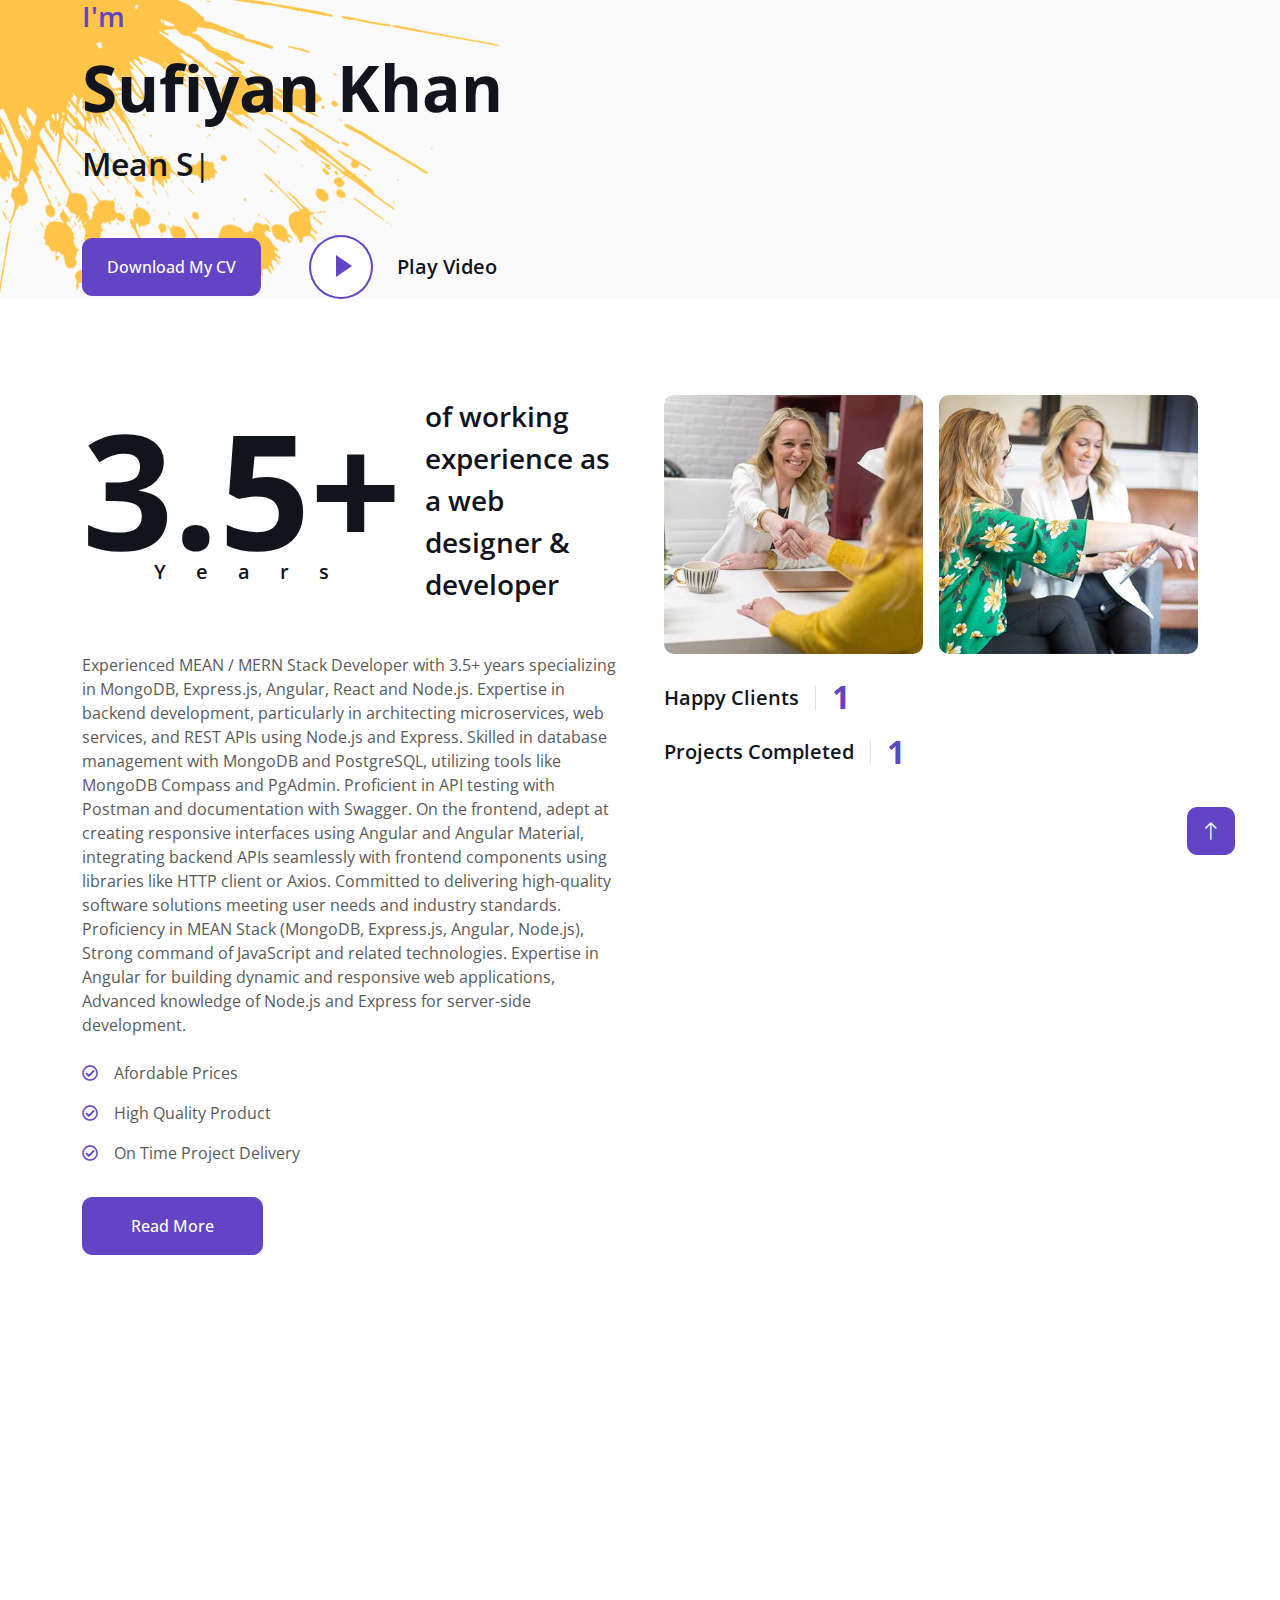
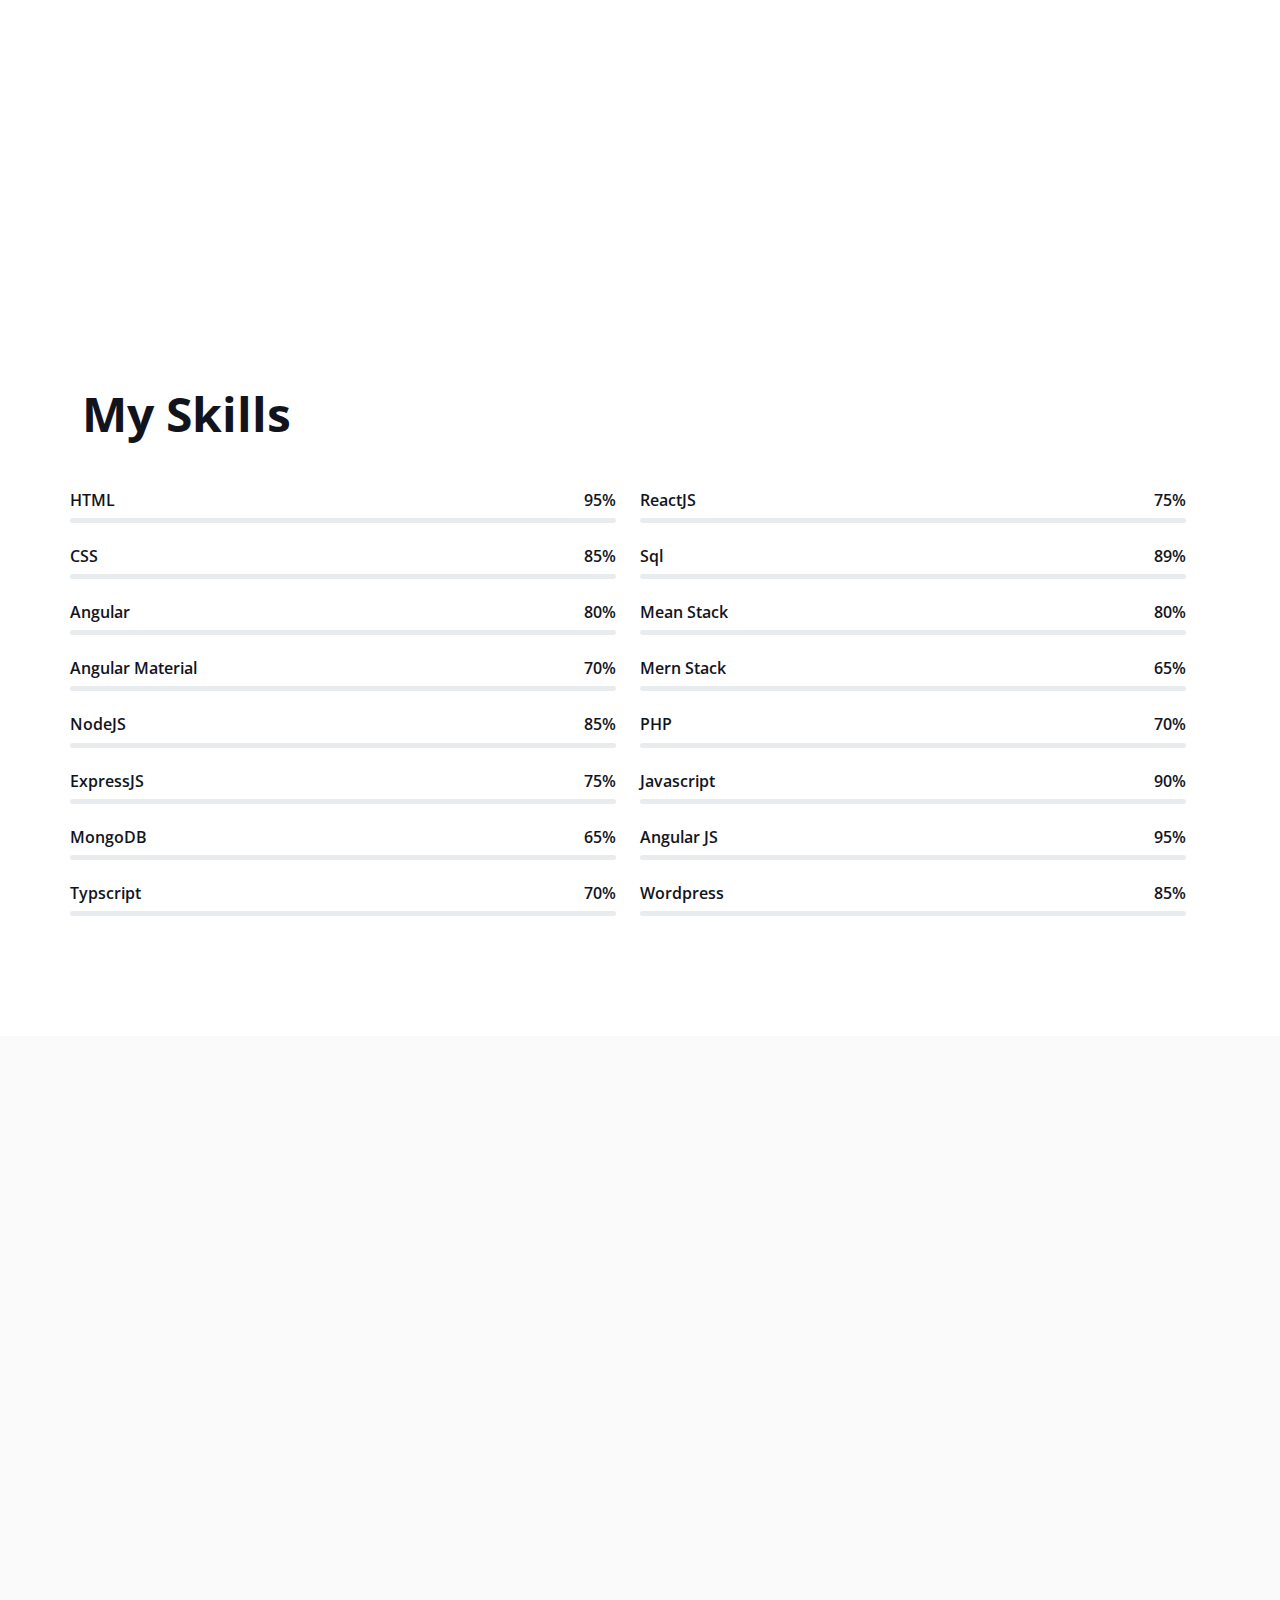
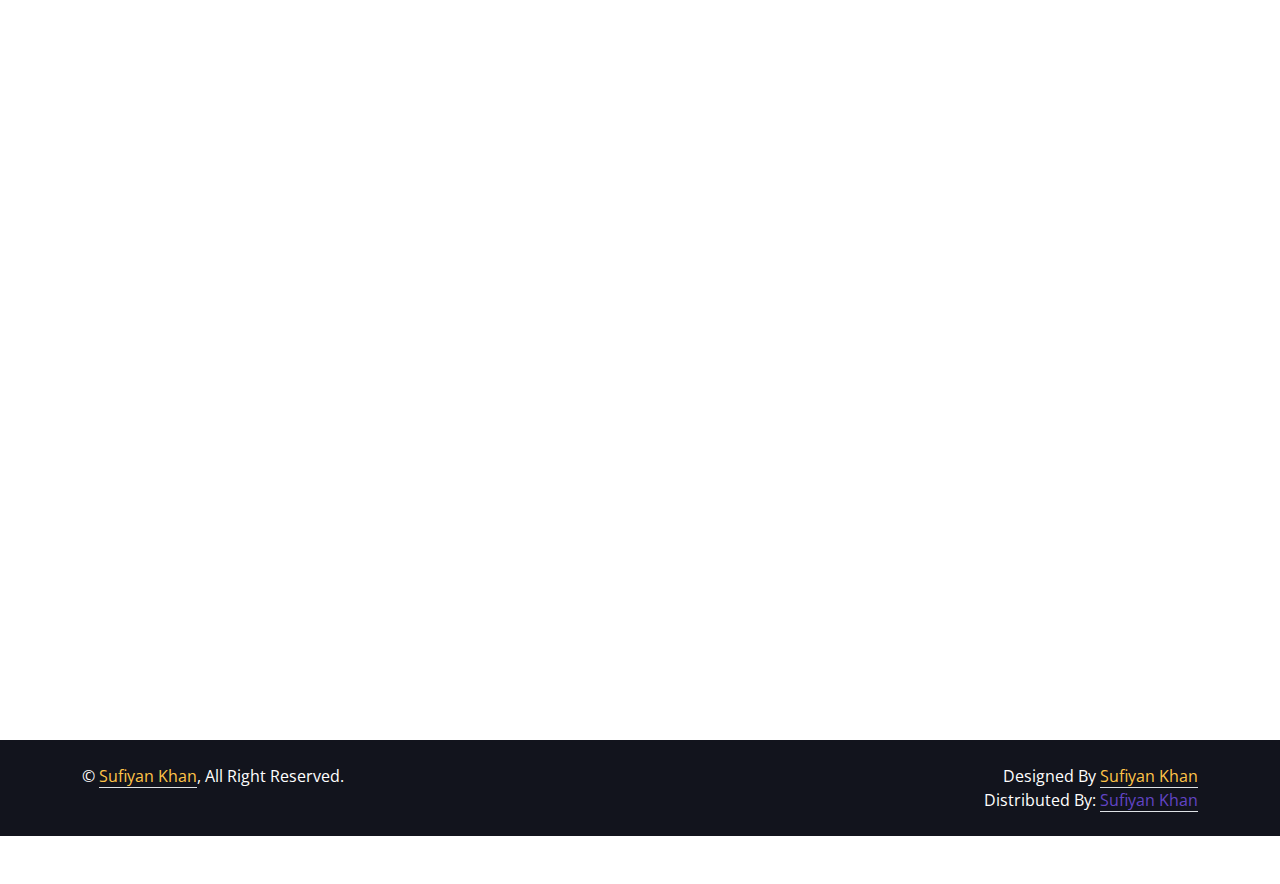
==== commit 416d376f: "image added" ====
--- a/docs/portfolio/index.html
+++ b/docs/portfolio/index.html
@@ -82,7 +82,7 @@
                     <h2 class="typed-text-output d-inline"></h2>
                     <div class="typed-text d-none">Mean Stack Developer, Mern Stack Developer, NodeJS Developer, Web Designer,Web Developer, FrontEnd And BackEnd Developer</div>
                     <div class="d-flex align-items-center pt-5">
-                        <a href="https://app.luminpdf.com/viewer/669e0f0231b818db127405f6" class="btn btn-primary py-3 px-4 me-5">Download My CV</a>
+                        <a href="https://app.luminpdf.com/viewer/669e436831b818db127fe073" class="btn btn-primary py-3 px-4 me-5">Download My CV</a>
                         <button type="button" class="btn-play" data-bs-toggle="modal"
                             data-src="https://youtube.com/shorts/1SmjYwN16Ys?feature=share" data-bs-target="#videoModal">
                             <span></span>
@@ -91,7 +91,7 @@
                     </div>
                 </div>
                 <div class="col-lg-6 ">
-                    <img class="img-fluid" src="img/newww.png" alt="" style="margin-left: 150px !important;">
+                    <img class="img-fluid" src="img/newBannerImage.png" alt="" style="margin-left: 110px !important;">
                 </div>
             </div>
         </div>
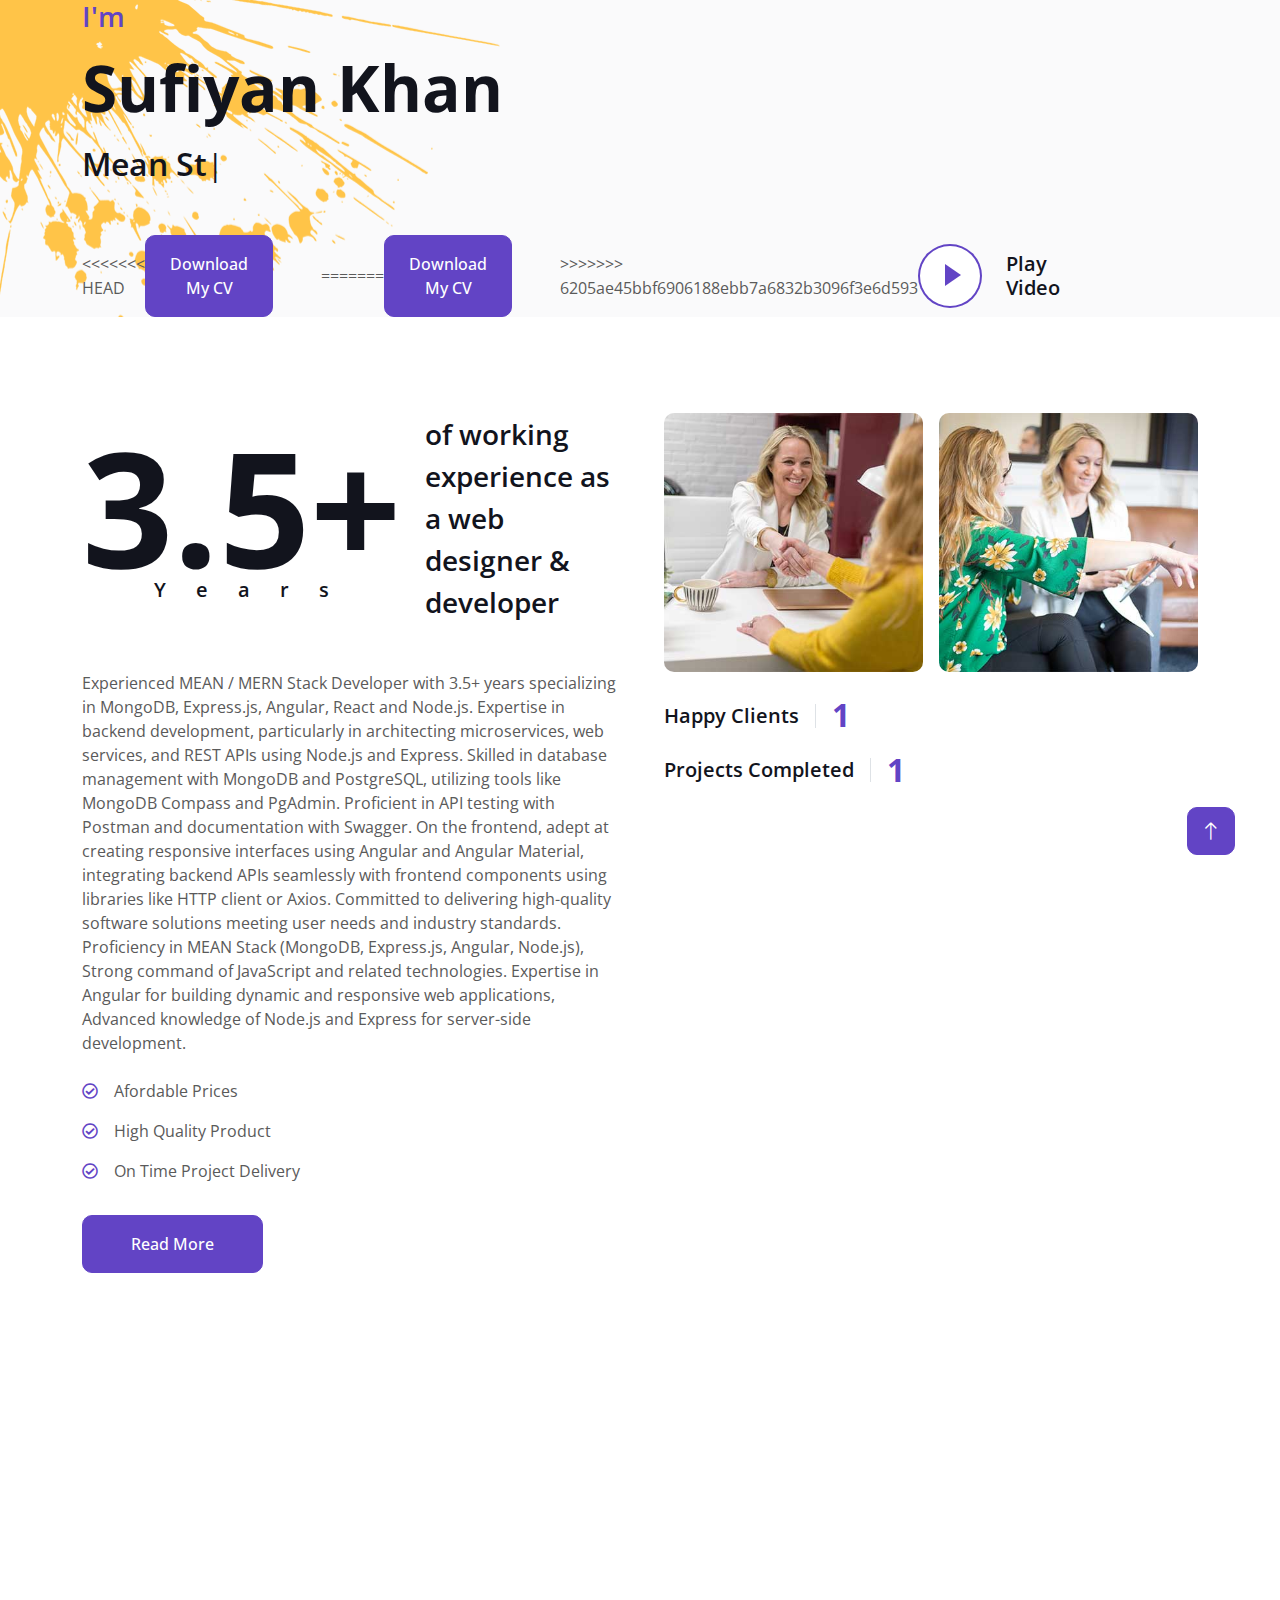
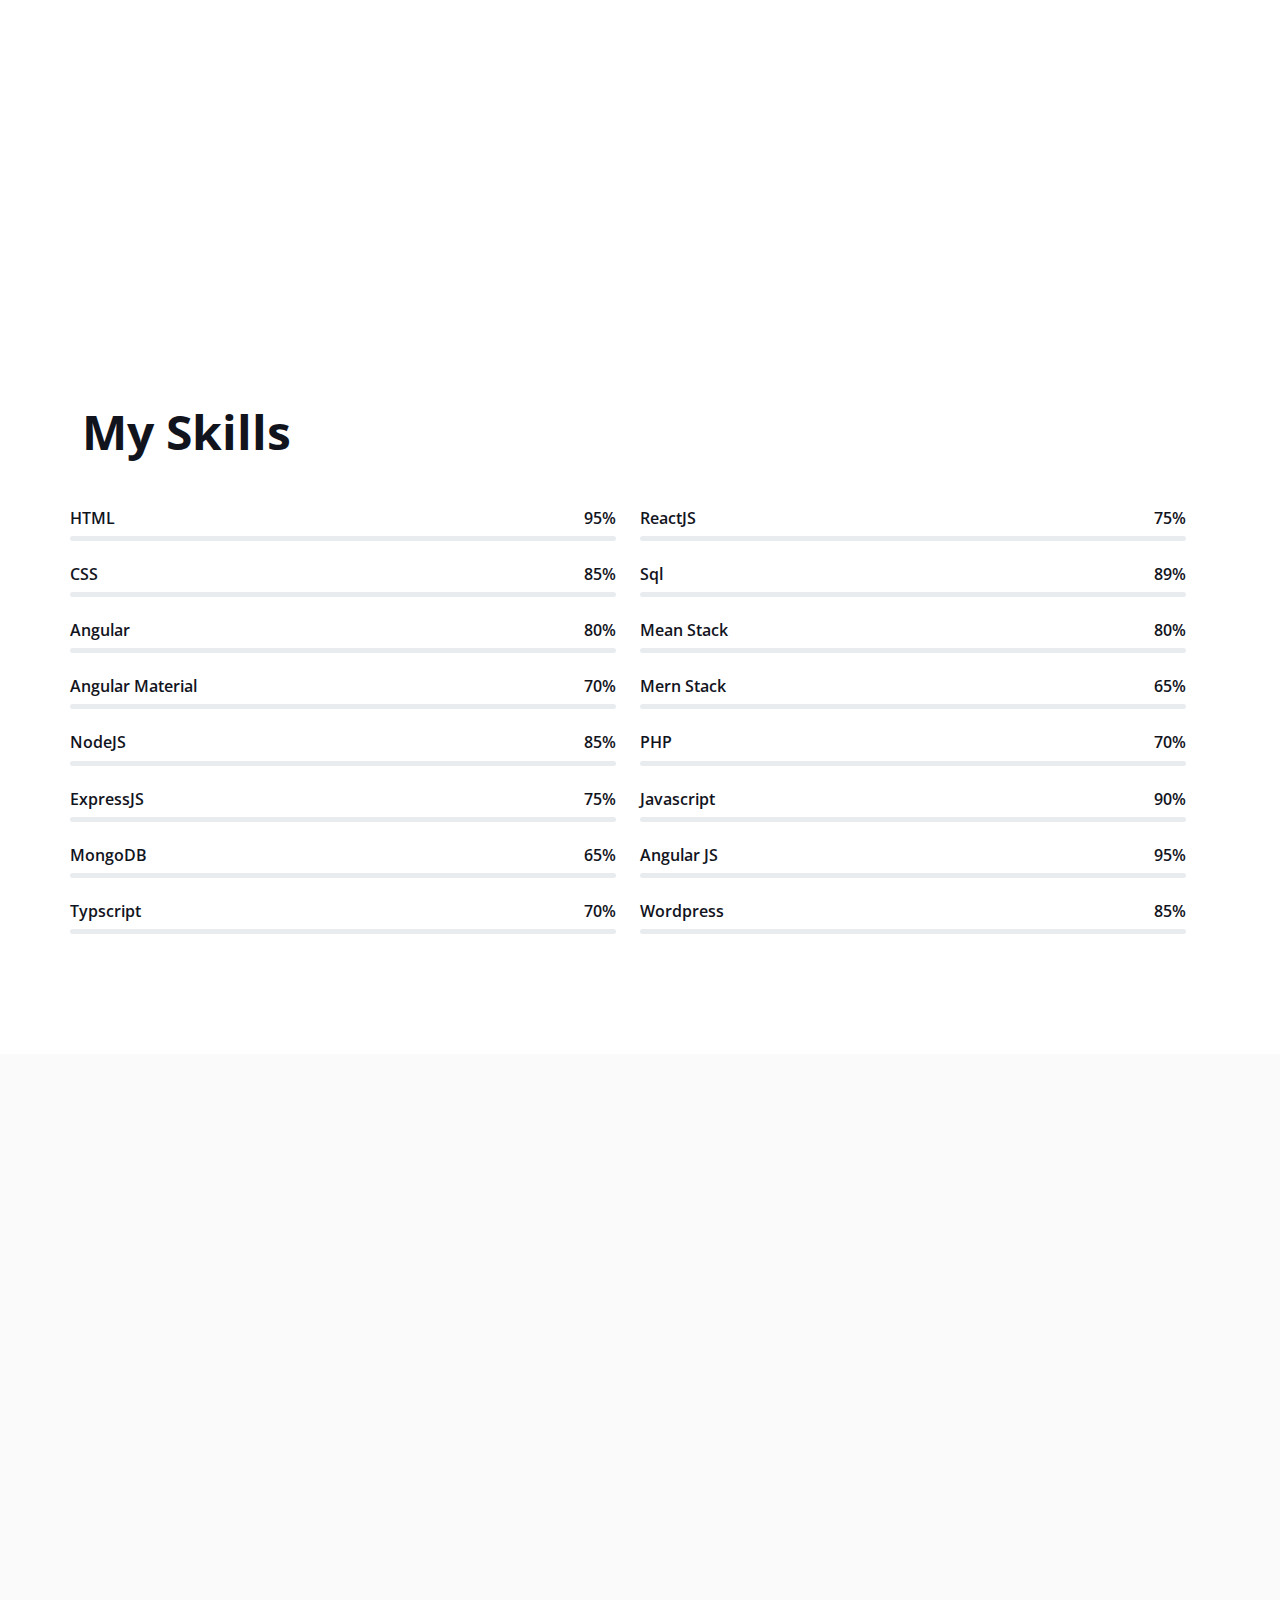
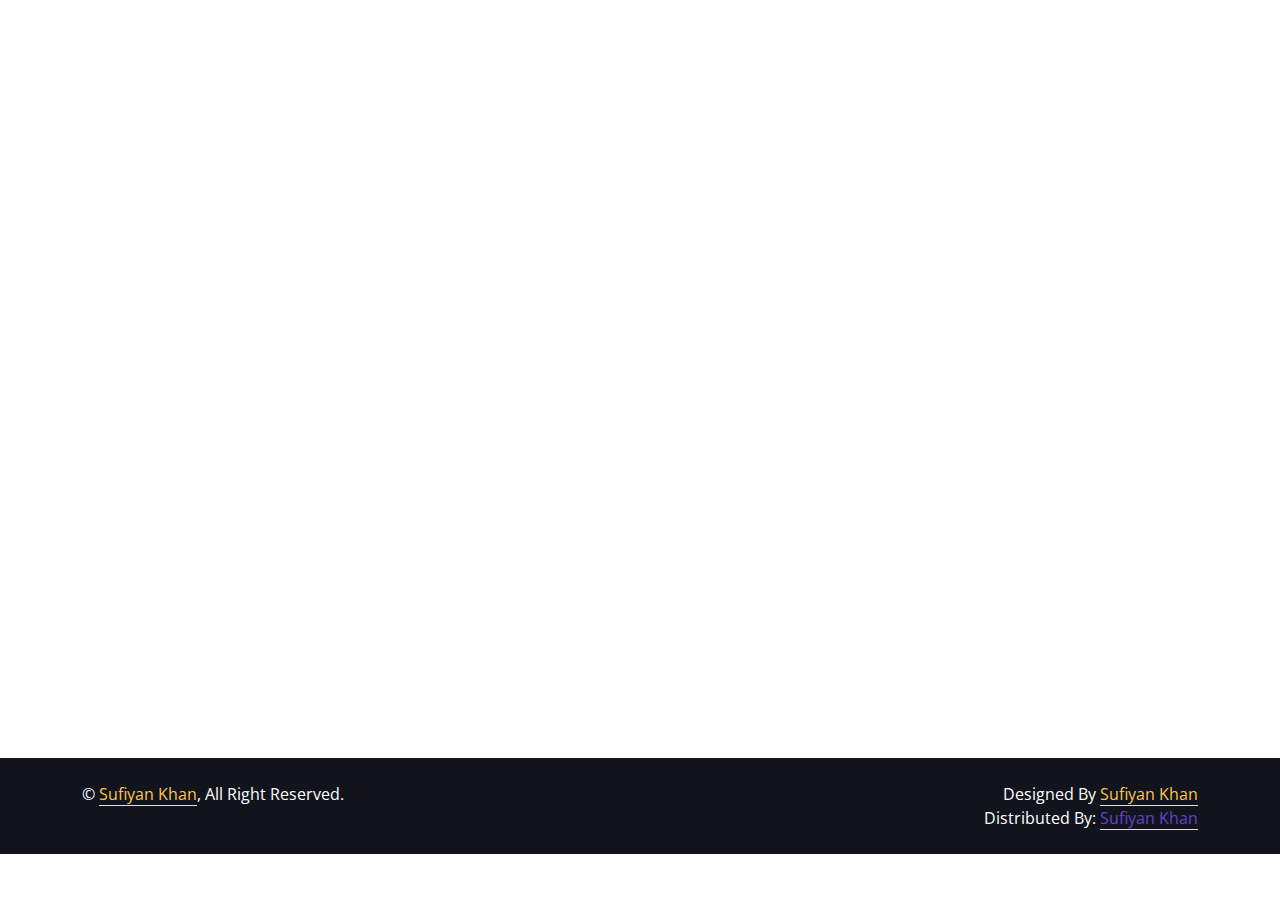
==== commit ca776c1d: "Resolved merge conflict in index.html" ====
--- a/docs/portfolio/index.html
+++ b/docs/portfolio/index.html
@@ -82,9 +82,13 @@
                     <h2 class="typed-text-output d-inline"></h2>
                     <div class="typed-text d-none">Mean Stack Developer, Mern Stack Developer, NodeJS Developer, Web Designer,Web Developer, FrontEnd And BackEnd Developer</div>
                     <div class="d-flex align-items-center pt-5">
-                        <a href="https://app.luminpdf.com/viewer/669e436831b818db127fe073" class="btn btn-primary py-3 px-4 me-5">Download My CV</a>
+<<<<<<< HEAD
+                        <a href="./cv/SufiyanResume.pdf" class="btn btn-primary py-3 px-4 me-5" download>Download My CV</a>
+=======
+                        <a href="./cv/SufiyanResume.pdf" class="btn btn-primary py-3 px-4 me-5">Download My CV</a>
+>>>>>>> 6205ae45bbf6906188ebb7a6832b3096f3e6d593
                         <button type="button" class="btn-play" data-bs-toggle="modal"
-                            data-src="https://youtube.com/shorts/1SmjYwN16Ys?feature=share" data-bs-target="#videoModal">
+                                data-src="https://youtube.com/shorts/1SmjYwN16Ys?feature=share" data-bs-target="#videoModal">
                             <span></span>
                         </button>
                         <h5 class="ms-4 mb-0 d-none d-sm-block">Play Video</h5>
